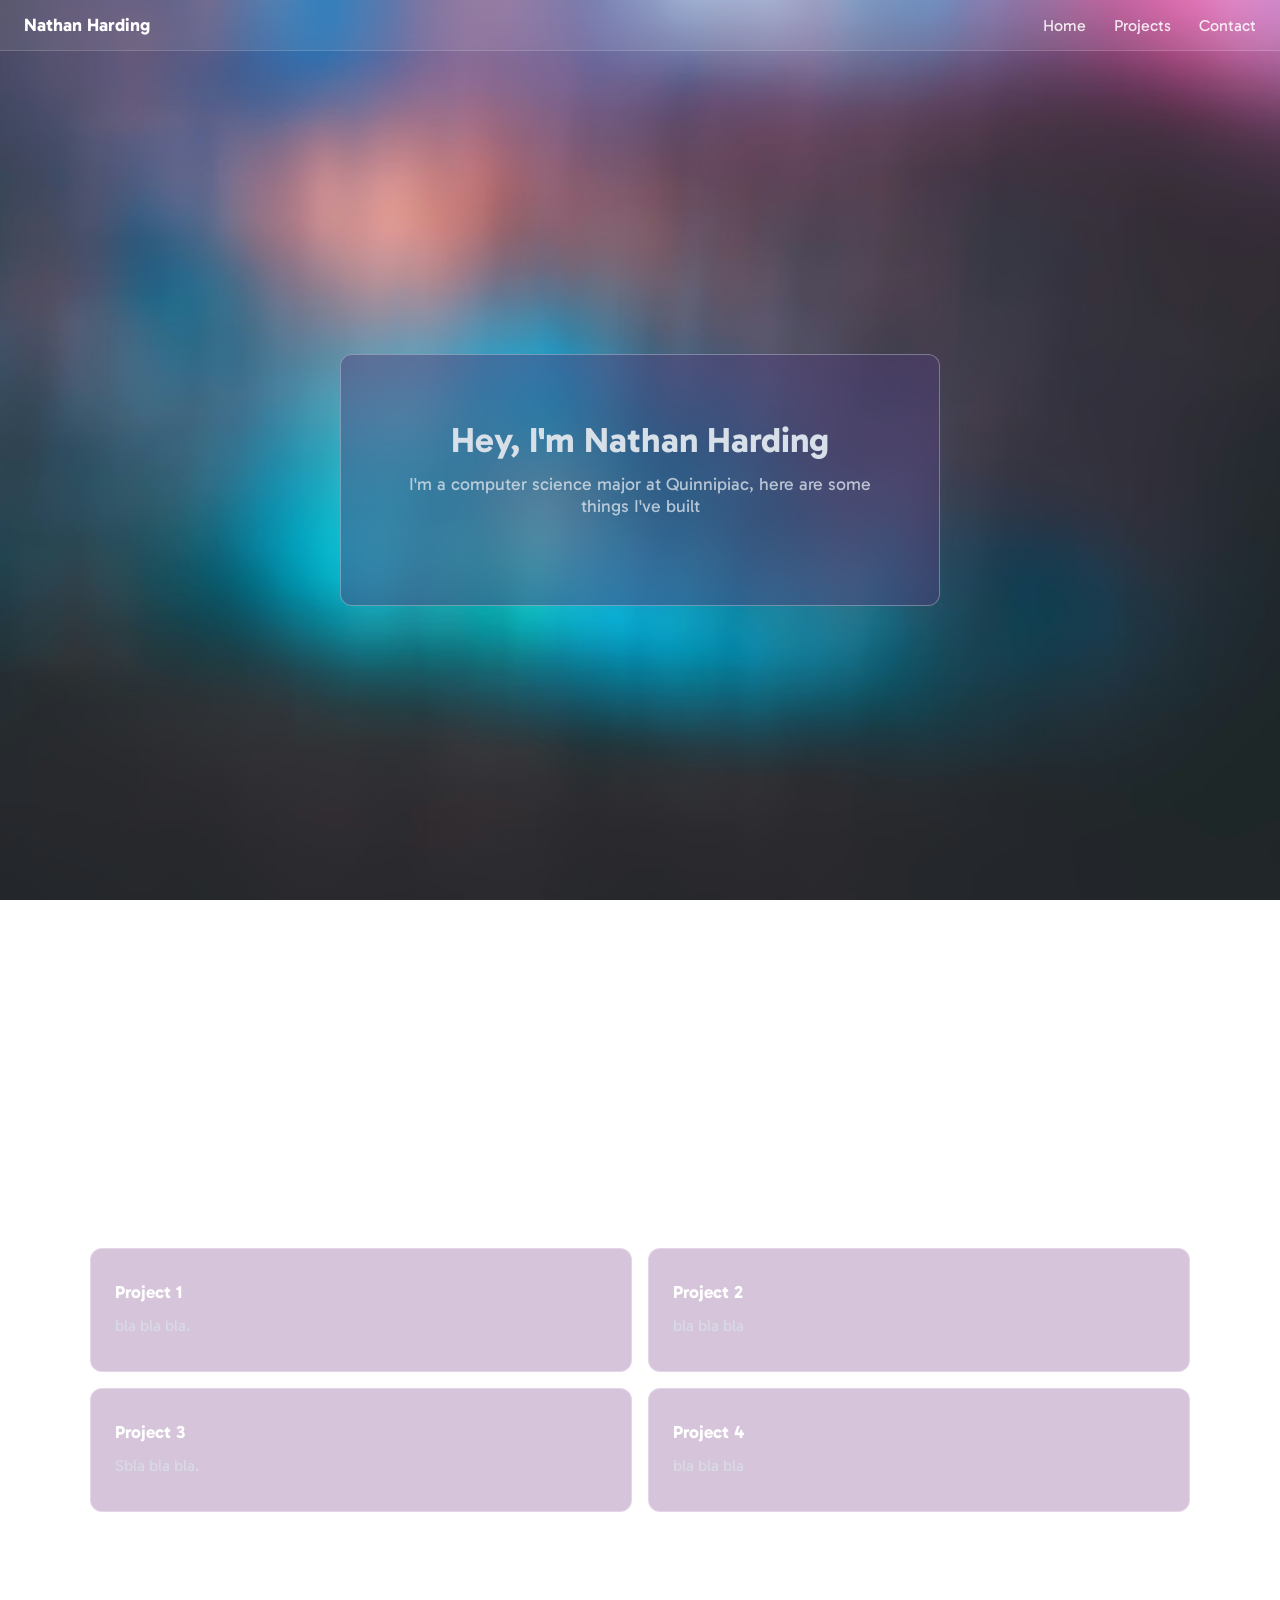
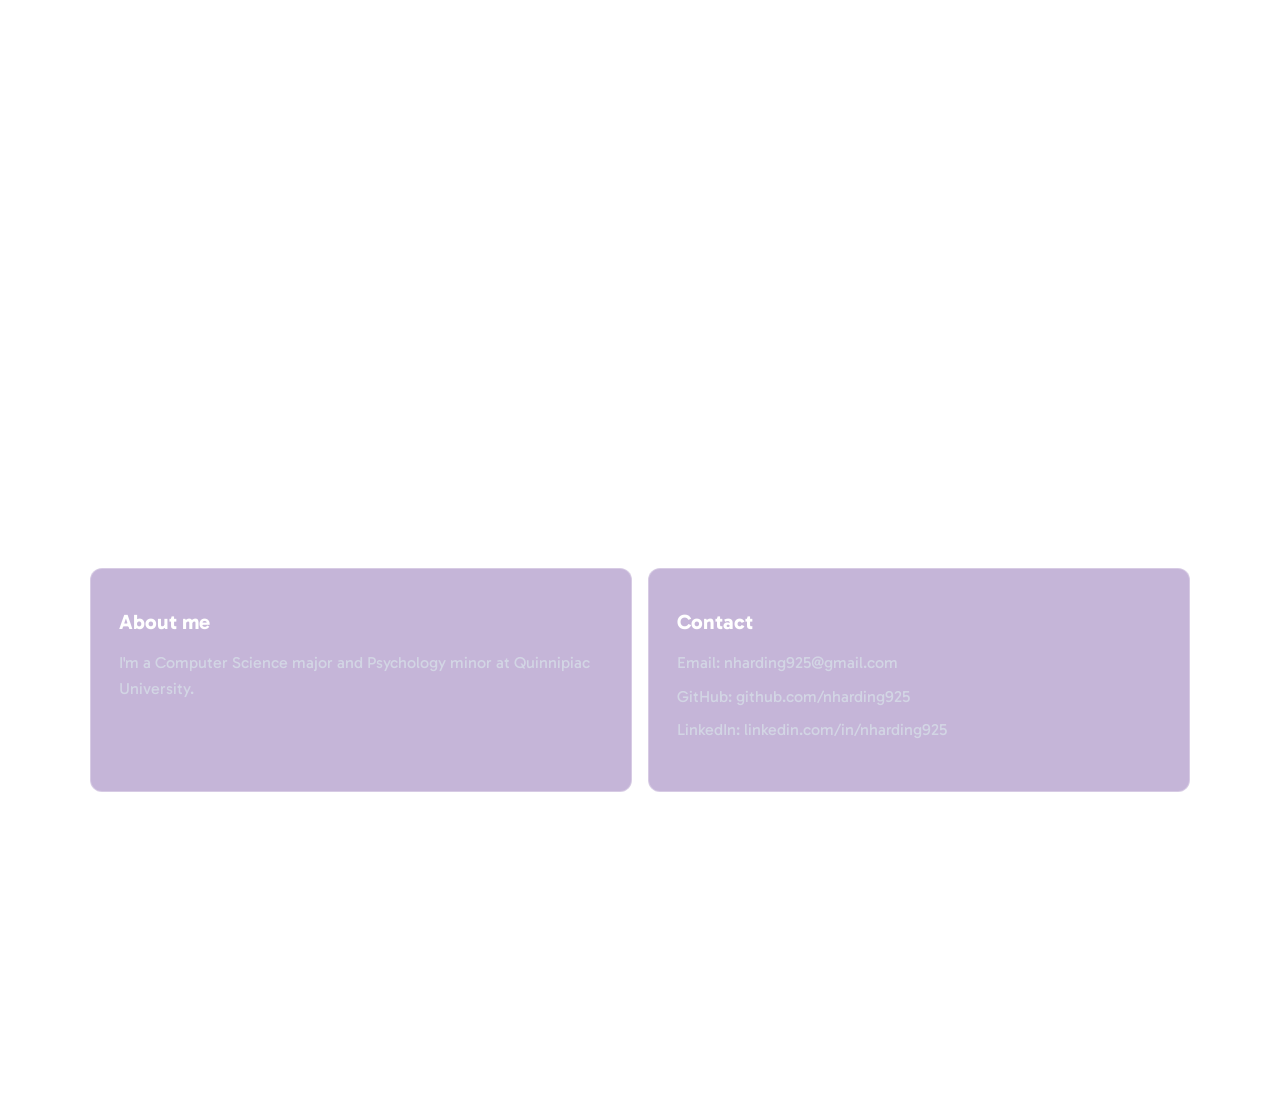
==== index.html @ a325df5d "initial commit" ====
<!DOCTYPE html>
<html>

<head>
    <title>My Website</title>
    <link rel="stylesheet" href="styles.css" />
    <link href="https://fonts.googleapis.com/css2?family=Gabarito:wght@400;600&display=swap" rel="stylesheet" />
</head>

<body>

    <nav class="navbar">
        <span class="logo">Nathan Harding</span>
        <div>
            <a href="#section1">Home</a>
            <a href="#section2">Projects</a>
            <a href="#section3">Contact</a>
        </div>
    </nav>

    <!-- Section 1 — background1.jpeg -->
    <section class="section" id="section1" style="background-image: url('background1.jpeg');">
        <div class="hero">
            <h1>Hey, I'm Nathan Harding</h1>
            <p>I'm a computer science major at Quinnipiac, here are some things I've built</p>
        </div>
    </section>

    <!-- Section 2 — background2.jpeg -->
    <section class="section" id="section2" style="background-image: url('background2.jpeg');">
        <div class="section-content">
            <div class="card-grid">
                <div class="card">
                    <h3>Project 1</h3>
                    <p>bla bla bla.</p>
                </div>
                <div class="card">
                    <h3>Project 2</h3>
                    <p>bla bla bla</p>
                </div>
                <div class="card">
                    <h3>Project 3</h3>
                    <p>Sbla bla bla.</p>
                </div>
                <div class="card">
                    <h3>Project 4</h3>
                    <p>bla bla bla</p>
                </div>
            </div>
        </div>

        <!-- Dog easter egg -->
        <a href="aboutme.html" class="dog-link" id="dogLink">
            <span class="dog-label">click me!</span>
            <img src="RAHH.jpeg" alt="my dog" class="dog-img" />
        </a>

    </section>

    <!-- Section 3 — background3.jpeg -->
    <section class="section" id="section3"
        style="background-image: url('background3.jpeg'); position: relative; overflow: hidden;">
        <div class="section-content">
            <div class="two-col">
                <div class="box">
                    <h2>About me</h2>
                    <p>I'm a Computer Science major and Psychology minor at Quinnipiac University.</p>
                </div>
                <div class="box">
                    <h2>Contact</h2>
                    <p>Email: nharding925@gmail.com</p>
                    <p>GitHub: github.com/nharding925</p>
                    <p>LinkedIn: linkedin.com/in/nharding925</p>
                </div>
            </div>
        </div>

        <!-- Cat easter egg -->
        <div class="cat-group" id="catGroup">
            <img src="catpaw.jpeg" alt="cat paw" class="cat-paw" onclick="playMeow()" style="cursor: pointer;" />
            <img src="cat.jpeg" alt="my cat" class="cat-img" onclick="playMeow()" style="cursor: pointer;" />
        </div>

    </section>

    <script>
        const section2 = document.getElementById('section2');
        const section3 = document.getElementById('section3');
        const dogLink = document.getElementById('dogLink');
        const catGroup = document.getElementById('catGroup');
        const catImgEl = document.querySelector('.cat-img');
        const catPawEl = document.querySelector('.cat-paw');

        let catClickCount = 0;
        let isEvil = false;

        catImgEl.addEventListener('click', () => {
            if (Math.random() < 0.10) {
                isEvil = true;
                catImgEl.src = 'evilkitty.jpeg';
                catImgEl.style.transform = 'rotate(270deg)';
                catImgEl.style.width = '250px';
                catPawEl.style.display = 'none';
            }
        });

        window.addEventListener('scroll', () => {
            // Dog animation
            const rect2 = section2.getBoundingClientRect();
            const section2Height = section2.offsetHeight;
            const scrolledIn2 = window.innerHeight - rect2.top;
            const progress2 = Math.min(Math.max(scrolledIn2 / section2Height, 0), 1);
            const translateX2 = -220 + (progress2 * 220);
            const translateY2 = 150 - (progress2 * 150);
            dogLink.style.transform = `translateX(${translateX2}px) translateY(${translateY2}px)`;
            dogLink.style.opacity = progress2 > 0.05 ? 1 : 0;

            // Cat animation
            const rect3 = section3.getBoundingClientRect();
            const section3Height = section3.offsetHeight;
            const scrolledIn3 = window.innerHeight - rect3.top;
            const progress3 = Math.min(Math.max(scrolledIn3 / section3Height, 0), 1);

            const translateX3 = 320 - (progress3 * 320);
            catGroup.style.transform = `translateX(${translateX3}px)`;
            catGroup.style.opacity = progress3 > 0.05 ? 1 : 0;
        });

        function playMeow() {
            let sound;
            let volume = 1.0;

            if (isEvil) {
                sound = 'hiss.mp3';
            } else {
                if (Math.random() < 0.01) {
                    sound = 'bark.mp3';
                    volume = 0.1;
                } else {
                    const meows = ['meow1.mp3', 'meow2.mp3', 'meow3.mp3'];
                    sound = meows[Math.floor(Math.random() * meows.length)];
                    if (sound === 'meow2.mp3') volume = 0.3;
                }
            }

            const audio = new Audio(sound);
            audio.volume = volume;
            audio.play();
        }
    </script>

</body>

</html>
---- styles.css ----
* {
    box-sizing: border-box;
    margin: 0;
    padding: 0;
  }
  
  body {
    font-family: "Gabarito", sans-serif;
    color: rgb(215, 224, 232);
  }
  
  .section {
    min-height: 100vh;
    background-attachment: fixed;
    background-position: center;
    background-repeat: no-repeat;
    background-size: cover;
    display: flex;
    align-items: center;
    justify-content: center;
    padding: 100px 24px 40px;
    overflow: visible;
  }
  
  .section-content {
    width: 100%;
    max-width: 1100px;
  }
  
  .navbar {
    position: fixed;
    top: 0;
    left: 0;
    right: 0;
    z-index: 100;
    display: flex;
    justify-content: space-between;
    align-items: center;
    padding: 14px 24px;
    background: rgba(255, 255, 255, 0.08);
    -webkit-backdrop-filter: blur(10px);
    backdrop-filter: blur(10px);
    border-bottom: 1px solid rgba(255, 255, 255, 0.15);
  }
  
  .navbar a {
    margin-left: 24px;
    text-decoration: none;
    color: rgba(255, 255, 255, 0.85);
  }
  
  .navbar a:hover {
    color: white;
  }
  
  .logo {
    font-weight: bold;
    font-size: 18px;
    color: white;
  }
  
  .hero {
    background: rgba(80, 60, 120, 0.45);
    -webkit-backdrop-filter: blur(8px);
    backdrop-filter: blur(8px);
    border: 1px solid rgba(255, 255, 255, 0.3);
    border-radius: 12px;
    text-align: center;
    padding: 64px 48px;
    max-width: 600px;
  }
  
  .hero h1 {
    font-size: 2.2rem;
    margin-bottom: 12px;
  }
  
  .hero p {
    color: rgba(215, 224, 232, 0.8);
    margin-bottom: 24px;
    font-size: 1.1rem;
  }
  
  .btn {
    background: rgba(255, 255, 255, 0.15);
    border: 1px solid rgba(255, 255, 255, 0.4);
    color: white;
    padding: 10px 28px;
    border-radius: 8px;
    text-decoration: none;
    font-size: 0.95rem;
  }
  
  .btn:hover {
    background: rgba(255, 255, 255, 0.25);
  }
  
  .card-grid {
    display: grid;
    grid-template-columns: repeat(2, 1fr);
    gap: 16px;
    width: 100%;
  }
  
  .card {
    background: rgba(137, 86, 151, 0.35);
    -webkit-backdrop-filter: blur(8px);
    backdrop-filter: blur(8px);
    border: 1px solid rgba(255, 255, 255, 0.3);
    border-radius: 12px;
    padding: 32px 24px;
  }
  
  .card h3 {
    font-size: 1.1rem;
    margin-bottom: 10px;
    color: white;
  }
  
  .card p {
    color: rgba(215, 224, 232, 0.75);
    line-height: 1.6;
  }
  
  .two-col {
    display: grid;
    grid-template-columns: 1fr 1fr;
    gap: 16px;
    width: 100%;
  }
  
  .box {
    background: rgba(91, 45, 143, 0.348);
    -webkit-backdrop-filter: blur(8px);
    backdrop-filter: blur(8px);
    border: 1px solid rgba(255, 255, 255, 0.3);
    border-radius: 12px;
    padding: 40px 28px;
  }
  
  .box h2 {
    font-size: 1.3rem;
    margin-bottom: 16px;
    color: white;
  }
  
  .box p {
    color: rgba(215, 224, 232, 0.75);
    margin-bottom: 8px;
    line-height: 1.6;
  }
  
  #section2 {
    position: relative;
    overflow: visible;
  }
  
  .dog-link {
    position: absolute;
    left: -50px;
    bottom: 60px;
    width: 250px;
    text-decoration: none;
    display: flex;
    flex-direction: column;
    align-items: center;
    transform: translateX(-220px);
    transition: transform 0.08s ease-out;
    z-index: 99;
  }
  
  .dog-label {
    position: relative;
    background: rgba(137, 86, 151, 0.35);
    backdrop-filter: blur(8px);
    border: 1px solid rgba(255, 255, 255, 0.3);
    color: white;
    font-family: 'Gabarito', sans-serif;
    font-size: 0.9rem;
    padding: 6px 14px;
    border-radius: 16px 16px 16px 4px;
    margin-bottom: 4px;
    white-space: nowrap;
    animation: pulse 3.5s ease-in-out infinite;
  }
  
  .dog-img {
    width: 100%;
    display: block;
    transform: rotate(75deg);
    transform-origin: center center;
  }
  
  .dog-label::before {
    content: '';
    position: absolute;
    bottom: -6px;
    left: -10px;
    width: 0;
    height: 0;
    border-right: 10px solid rgba(137, 86, 151, 0.35);
    border-top: 6px solid transparent;
    border-bottom: 6px solid transparent;
  }
  
  @keyframes pulse {
    0%, 100% { transform: scale(1); }
    50% { transform: scale(1.04); }
  }
  
  .cat-group {
    position: absolute;
    bottom: 0;
    right: -20px;
    display: flex;
    flex-direction: column;
    align-items: flex-end;
    transform: translateX(320px);
    transition: transform 0.08s ease-out;
    z-index: 99;
    opacity: 0;
  }
  
  .cat-paw {
    width: 300px;
    margin-bottom: -10px;
    margin-right: 20px;
    cursor: pointer;
    filter: brightness(1.4);
  }
  
  .cat-img {
    width: 180px;
    transform: rotate(90deg);
}
  
  .about-grid {
    display: grid;
    grid-template-columns: 1fr 1fr;
    gap: 24px;
    width: 100%;
    max-width: 1400px;
    margin: 0 auto;
    align-items: center;
  }
  
  .about-images {
    display: grid;
    grid-template-columns: 1fr 1fr;
    gap: 12px;
  }
  
  .about-img-wrap {
    position: relative;
    border-radius: 16px;
    border: 1px solid rgba(255, 255, 255, 0.2);
    overflow: hidden;
  }
  
  .about-img {
    width: 100%;
    height: 300px;
    object-fit: cover;
    display: block;
    border-radius: 16px;
    opacity: 0.9;
  }
  
  .about-img-wrap:first-child .about-img {
    height: 400px;
  }
  
  .about-text {
    display: flex;
    flex-direction: column;
    gap: 16px;
    justify-content: space-between;
    height: 100%;
  }
  
  .about-box {
    background: rgba(146, 128, 167, 0.229);
    -webkit-backdrop-filter: blur(8px);
    backdrop-filter: blur(8px);
    border: 1px solid rgba(255, 255, 255, 0.125);
    border-radius: 12px;
    padding: 40px 28px;
    flex: 1;
  }
  
  .about-box h2 {
    font-size: 1.3rem;
    margin-bottom: 16px;
    color: white;
  }
  
  .about-box p {
    color: rgba(215, 224, 232, 0.75);
    margin-bottom: 8px;
    line-height: 1.6;
  }
  .about-box a img:hover {
    opacity: 0.8;
    transform: scale(1.03);
    transition: opacity 0.2s, transform 0.2s;
  }
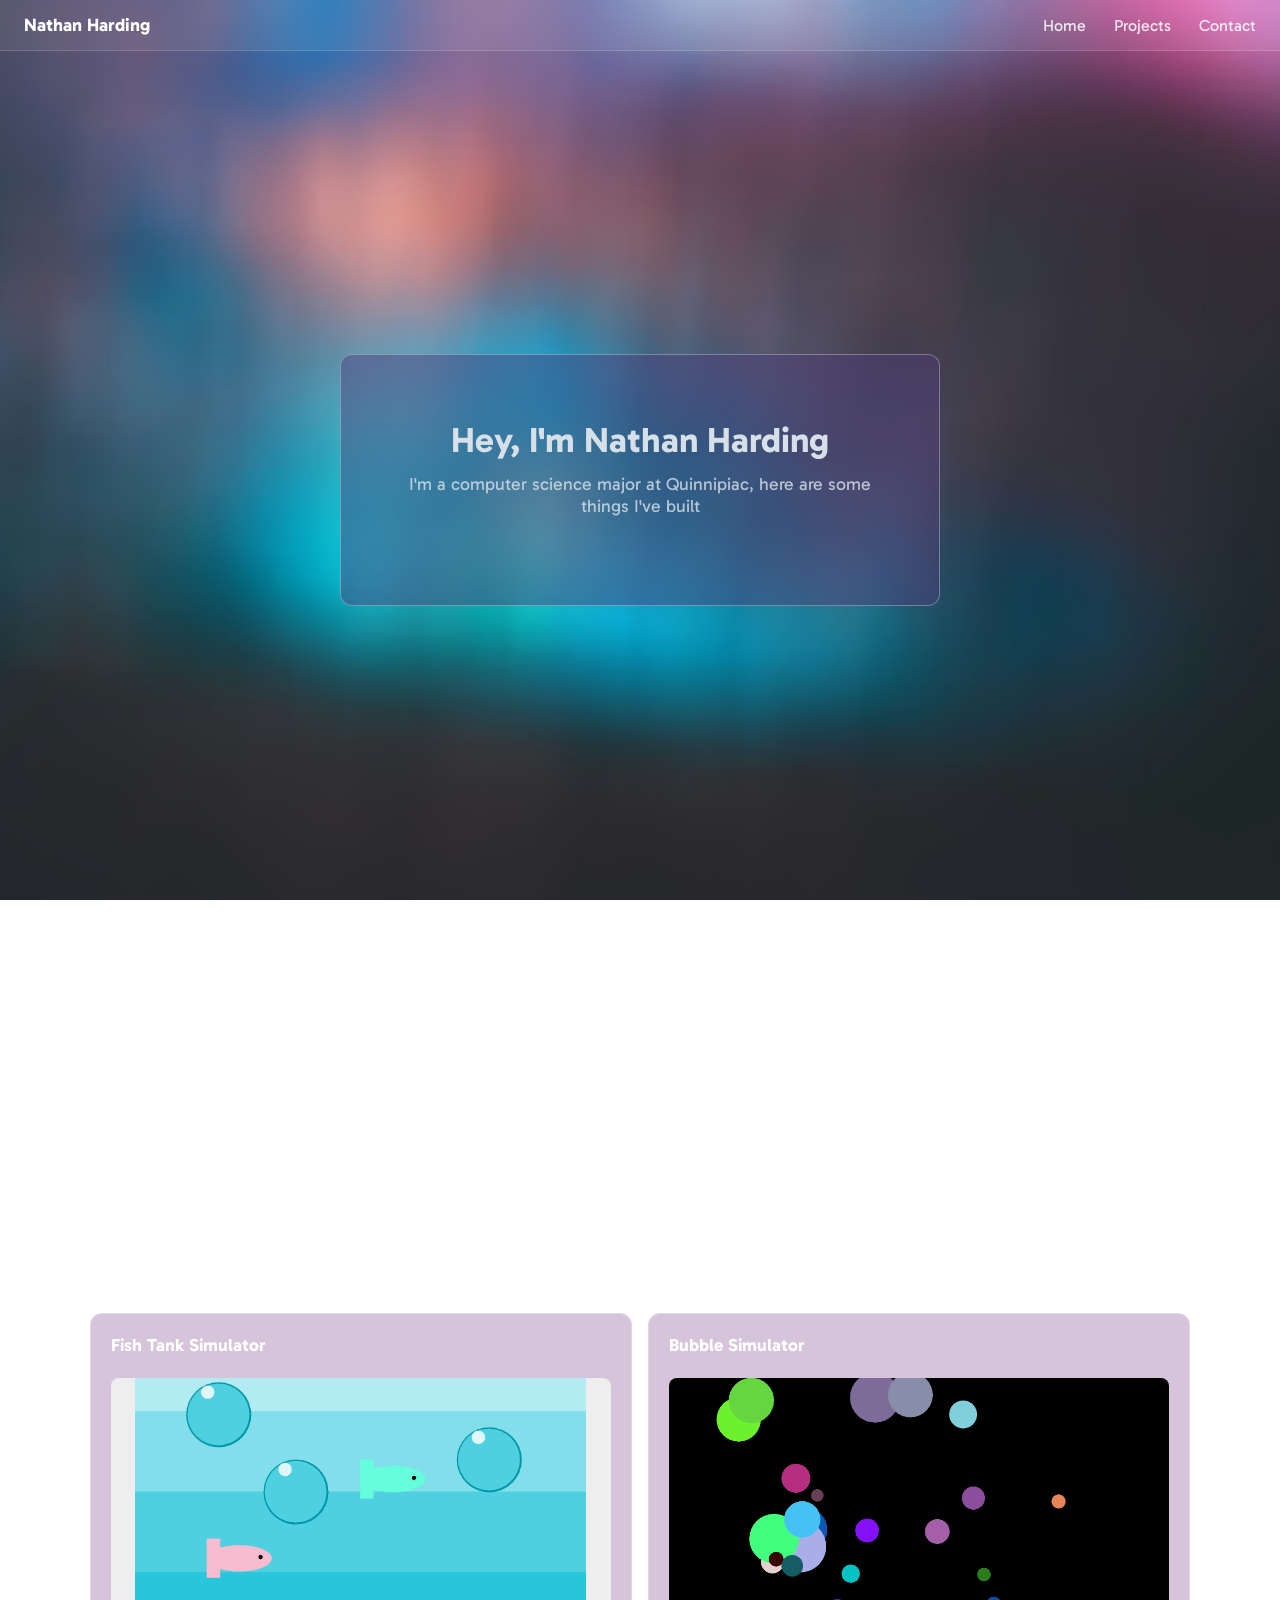
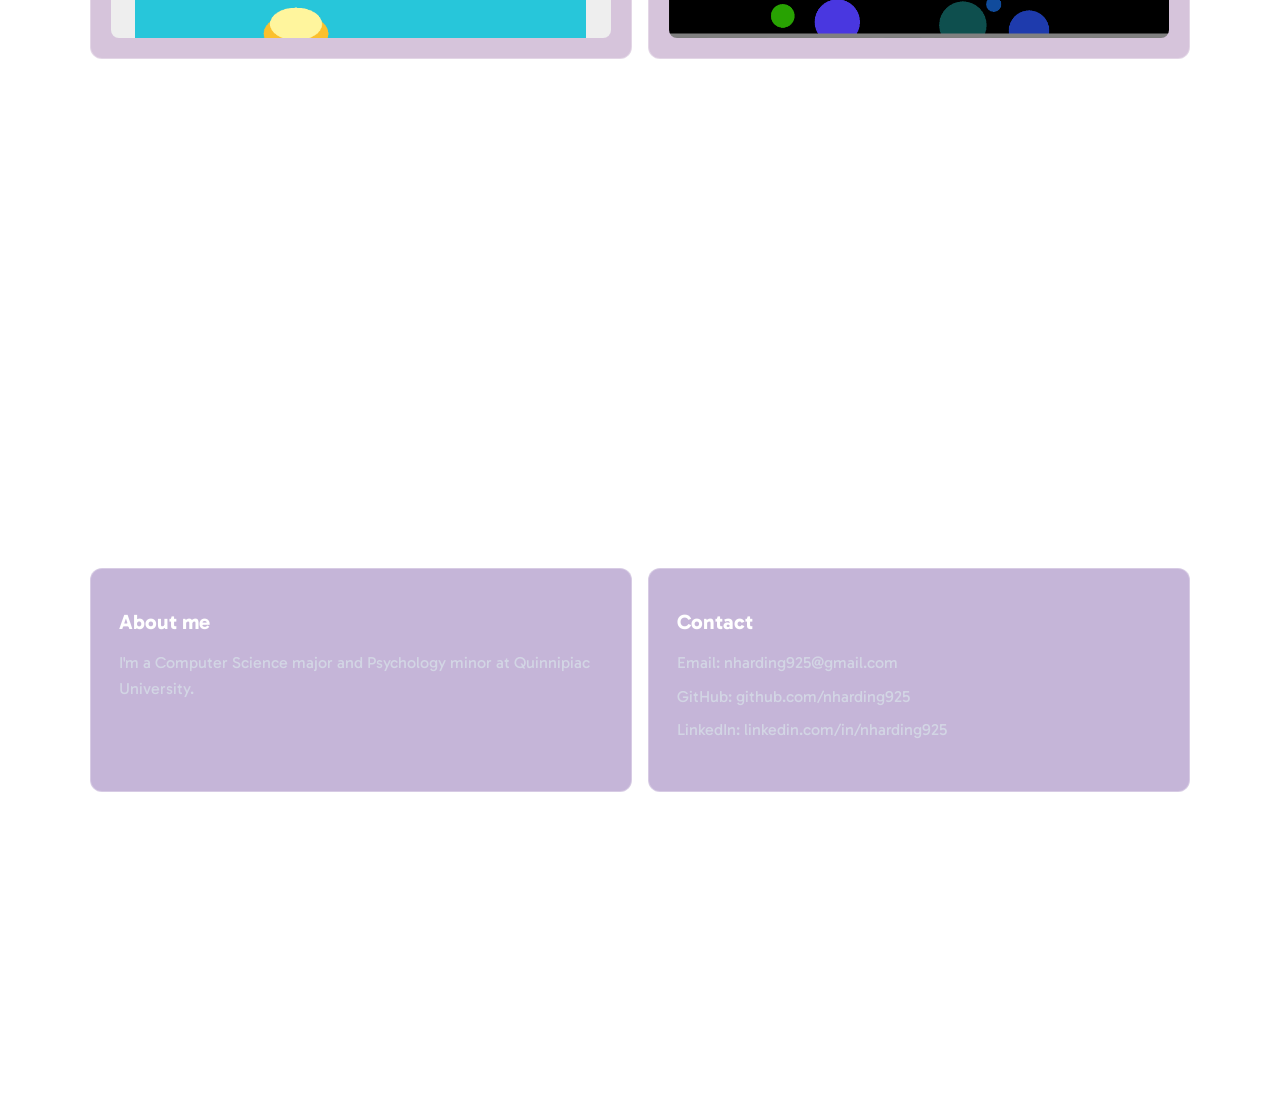
==== commit 8a5dfc52: "Change projects section" ====
--- a/index.html
+++ b/index.html
@@ -5,6 +5,40 @@
     <title>My Website</title>
     <link rel="stylesheet" href="styles.css" />
     <link href="https://fonts.googleapis.com/css2?family=Gabarito:wght@400;600&display=swap" rel="stylesheet" />
+    <style>
+        .project-card {
+            display: flex;
+            flex-direction: column;
+            gap: 12px;
+            padding: 20px !important;
+        }
+
+        .project-card h3 {
+            color: white;
+            font-size: 1.1rem;
+        }
+
+        .card-img-link {
+            width: 100% !important;
+            height: 260px !important;
+            border-radius: 8px;
+            overflow: hidden;
+            display: block;
+            padding: 0 !important;
+        }
+
+        .card-img {
+            width: 100%;
+            height: 100%;
+            object-fit: cover;
+            display: block;
+            transition: transform 0.3s ease;
+        }
+
+        .card-img-link:hover .card-img {
+            transform: scale(1.05);
+        }
+    </style>
 </head>
 
 <body>
@@ -29,23 +63,25 @@
     <!-- Section 2 — background2.jpeg -->
     <section class="section" id="section2" style="background-image: url('background2.jpeg');">
         <div class="section-content">
+            <h2 style="color: white; font-size: 10rem; margin-bottom: 20px; text-align: center;">projects</h2>
             <div class="card-grid">
-                <div class="card">
-                    <h3>Project 1</h3>
-                    <p>bla bla bla.</p>
+
+                <div class="card project-card">
+                    <h3>Fish Tank Simulator</h3>
+                    <a href="https://github.com/nharding925/SER120_Project2/tree/master" target="_blank"
+                        class="card-img-link">
+                        <img src="project1.jpeg" alt="Project 1" class="card-img" />
+                    </a>
                 </div>
-                <div class="card">
-                    <h3>Project 2</h3>
-                    <p>bla bla bla</p>
+
+                <div class="card project-card">
+                    <h3>Bubble Simulator</h3>
+                    <a href="https://github.com/nharding925/SER120_Project4/tree/master" target="_blank"
+                        class="card-img-link">
+                        <img src="project2.jpeg" alt="Project 2" class="card-img" />
+                    </a>
                 </div>
-                <div class="card">
-                    <h3>Project 3</h3>
-                    <p>Sbla bla bla.</p>
-                </div>
-                <div class="card">
-                    <h3>Project 4</h3>
-                    <p>bla bla bla</p>
-                </div>
+
             </div>
         </div>
 
@@ -105,6 +141,7 @@
         });
 
         window.addEventListener('scroll', () => {
+
             // Dog animation
             const rect2 = section2.getBoundingClientRect();
             const section2Height = section2.offsetHeight;
